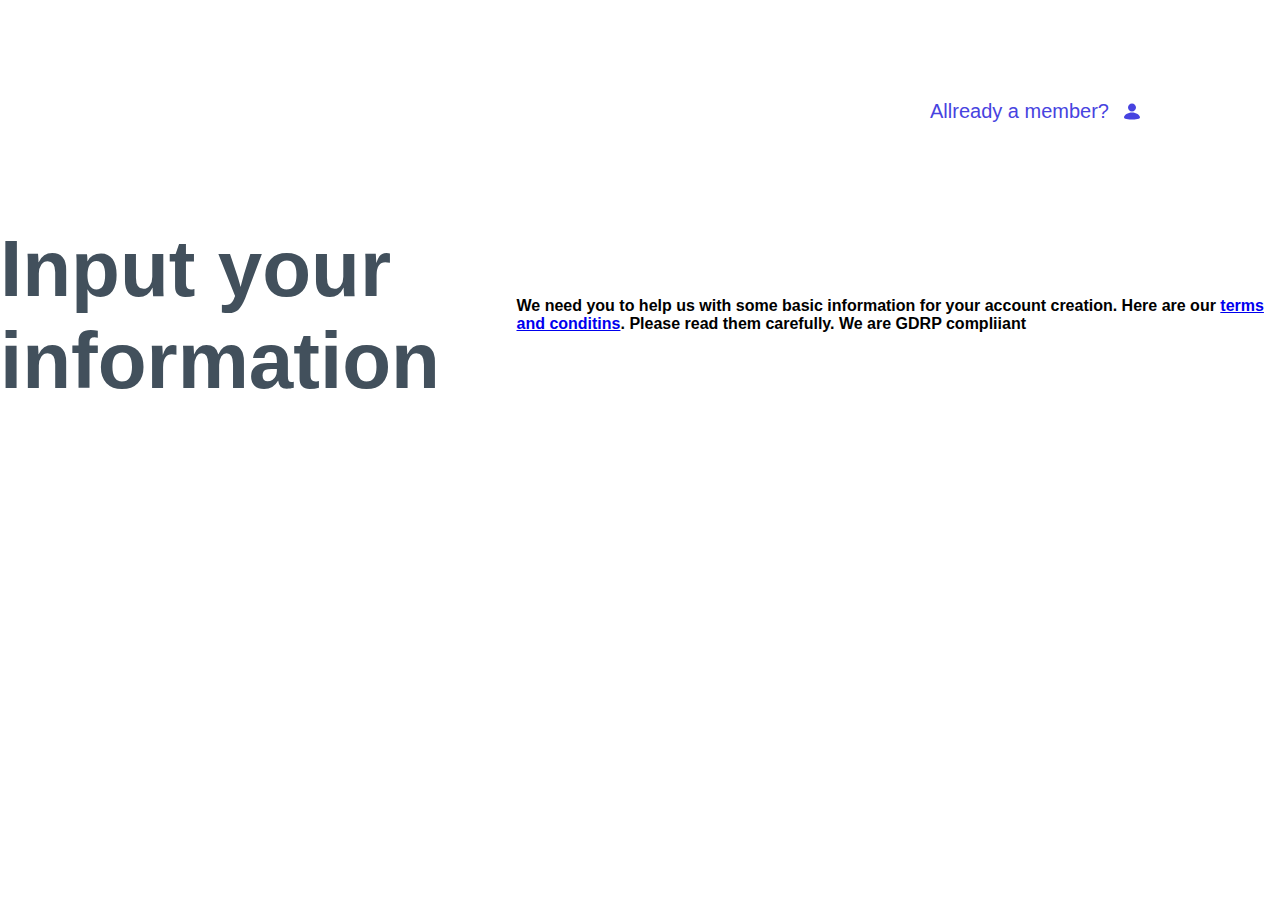
==== Index.html @ b771ded1 "adicionado e estilizado a logo e uma section de text" ====
<!DOCTYPE html>
<html>
<head>
    <meta charset="UTF-8">
    <meta http-equiv="X-UA-Compatible" content="IE=edge">
    <meta name="viewport" content="width=device-width, initial-scale=1.0">
    <title>Registration flow</title>
    <link rel="stylesheet" href="./style.css">
</head>
<body>
    <section class="section-logo">
        <h4>Allready a member?</h4>
        <img src="./Imagens/logo.svg">
    </section>
    <section class="section-two">
        <h1>Input your information</h1>
        <h4>We need you to help us with some basic information for your account creation. Here are our <a href="site">terms and conditins</a>. Please read them carefully. We are GDRP compliiant</h4>
    </section>

    
</body>
</html>
---- style.css ----
*{
    padding: 0;
    margin: 0 ;
    box-sizing: border-box;
}

body{
    font-family: Arial, Helvetica, sans-serif;

}

.section-logo{
    display: flex;
    justify-content: end;
    margin:100px 140px 100px 0;
    gap: 15px;
}

.section-logo h4{
    font-size: 20px;
    font-weight: 200;
    color: #4743E0;
}

.section-two{
    display: flex;
    justify-content: center;
    align-items: center;
}

.section-two h1{
    font-size: 80px;
    color: #42505C;
}
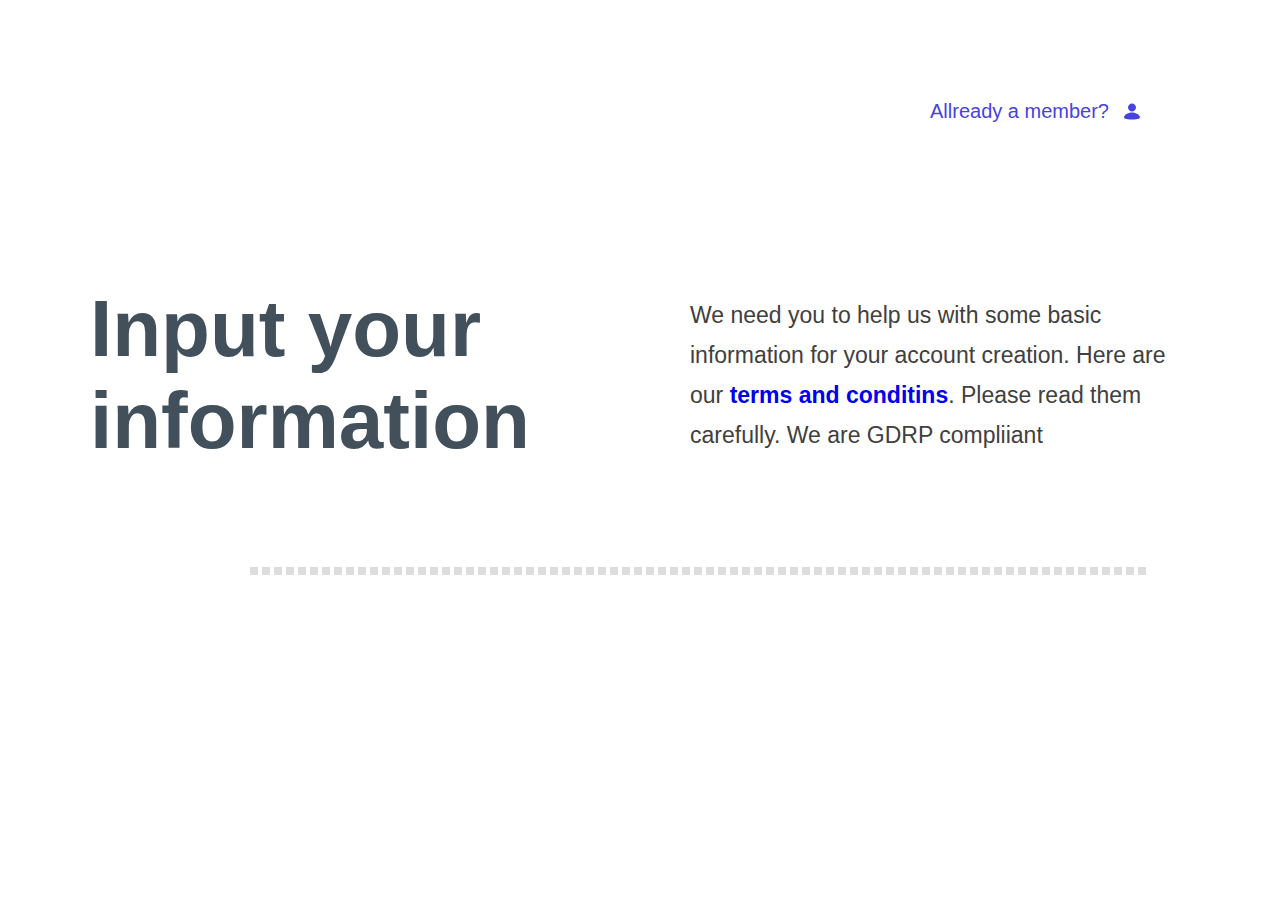
==== commit da6de71c: "adicionado e estilizado mais a logo e duas section" ====
--- a/Index.html
+++ b/Index.html
@@ -16,6 +16,7 @@
         <h1>Input your information</h1>
         <h4>We need you to help us with some basic information for your account creation. Here are our <a href="site">terms and conditins</a>. Please read them carefully. We are GDRP compliiant</h4>
     </section>
+    <section class="divider"></section>
 
     
 </body>
--- a/style.css
+++ b/style.css
@@ -12,14 +12,15 @@
 .section-logo{
     display: flex;
     justify-content: end;
-    margin:100px 140px 100px 0;
+    margin:100px 140px 160px 0;
     gap: 15px;
 }
 
 .section-logo h4{
     font-size: 20px;
-    font-weight: 200;
+    font-weight: 100;
     color: #4743E0;
+    text-decoration: none;
 }
 
 .section-two{
@@ -30,5 +31,29 @@
 
 .section-two h1{
     font-size: 80px;
+    width: 600px;
     color: #42505C;
+}
+
+.section-two h4{
+    font-size: 23px;
+    font-weight: 500;
+    width: 500px;
+    color: #404040;
+    line-height: 40px;
+}
+
+.section-two h4 a{
+    text-decoration: none;
+    font-weight: 600;
+}
+
+.divider{
+    display: flex;
+    justify-content: center;
+    align-items: center;
+    border: 4px dashed #DDDDDD;
+    width: 70%;
+    margin: 100px 0 0 250px;
+    
 }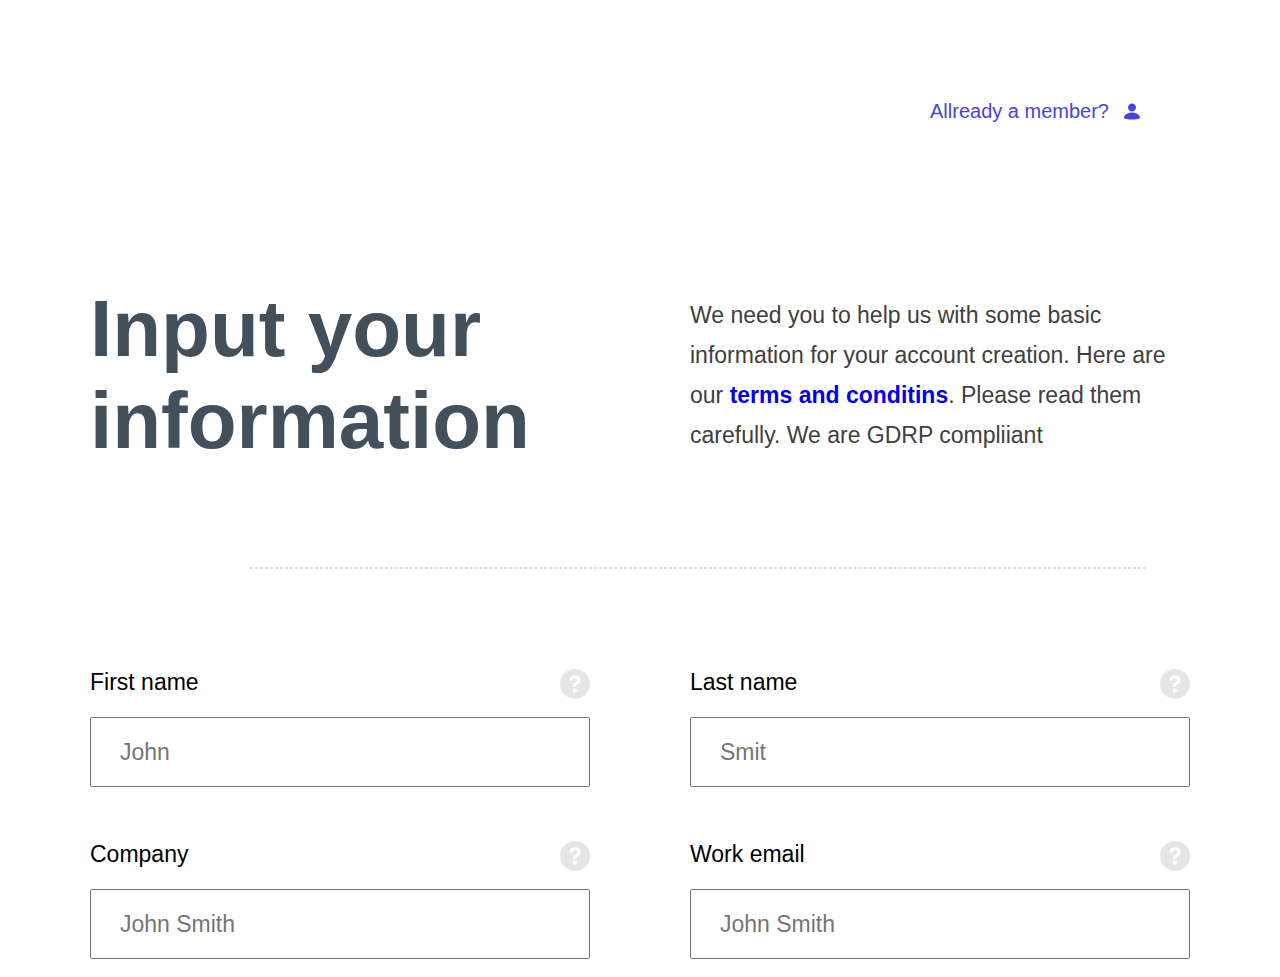
==== commit 8ba68530: "adicionado e estilizado o formulário" ====
--- a/Index.html
+++ b/Index.html
@@ -8,6 +8,7 @@
     <link rel="stylesheet" href="./style.css">
 </head>
 <body>
+    <section class="section-completa">
     <section class="section-logo">
         <h4>Allready a member?</h4>
         <img src="./Imagens/logo.svg">
@@ -16,7 +17,30 @@
         <h1>Input your information</h1>
         <h4>We need you to help us with some basic information for your account creation. Here are our <a href="site">terms and conditins</a>. Please read them carefully. We are GDRP compliiant</h4>
     </section>
+    
     <section class="divider"></section>
+    
+    <form class="formulario">
+        <div class="formulario-one">
+            <label for="inputName">First name <img src="./Imagens/ícon da Label.svg"></label><br>
+            <input type="text" id="inputName" placeholder="John"><br><br><br><br>
+        
+            <label for="inputName">Company <img src="./Imagens/ícon da Label.svg"></label><br>
+            <input type="text" id="inputName" placeholder="John Smith"><br><br>
+        </div>
+
+        <div class="formulario-two">
+            <label for="inputName">Last name <img src="./Imagens/ícon da Label.svg"></label><br>
+            <input type="text" id="inputName" placeholder="Smit"><br><br><br><br>
+        
+            <label for="inputEmail">Work email <img src="./Imagens/ícon da Label.svg"></label><br>
+            <input type="email" id="inputEmail" placeholder="John Smith"><br><br>
+        </div>
+            
+    
+    </form>
+
+    </section>
 
     
 </body>
--- a/style.css
+++ b/style.css
@@ -52,8 +52,36 @@
     display: flex;
     justify-content: center;
     align-items: center;
-    border: 4px dashed #DDDDDD;
+    border: 1px dashed #DDDDDD;
     width: 70%;
-    margin: 100px 0 0 250px;
+    height: 70%; 
+    margin: 100px 0 100px 250px;
     
-}+}
+
+.formulario{
+    display: flex;
+    justify-content: center;
+    align-items: center;
+    gap: 100px;
+}
+
+.formulario label{
+    display: flex;
+    justify-content: space-between;
+    font-size: 23px;
+}
+
+.formulario img{
+    width: 30px;
+}
+
+.formulario input{
+    height: 70px;
+    width: 500px;
+    font-size: 23px;
+    padding-left: 28px;
+}
+
+
+
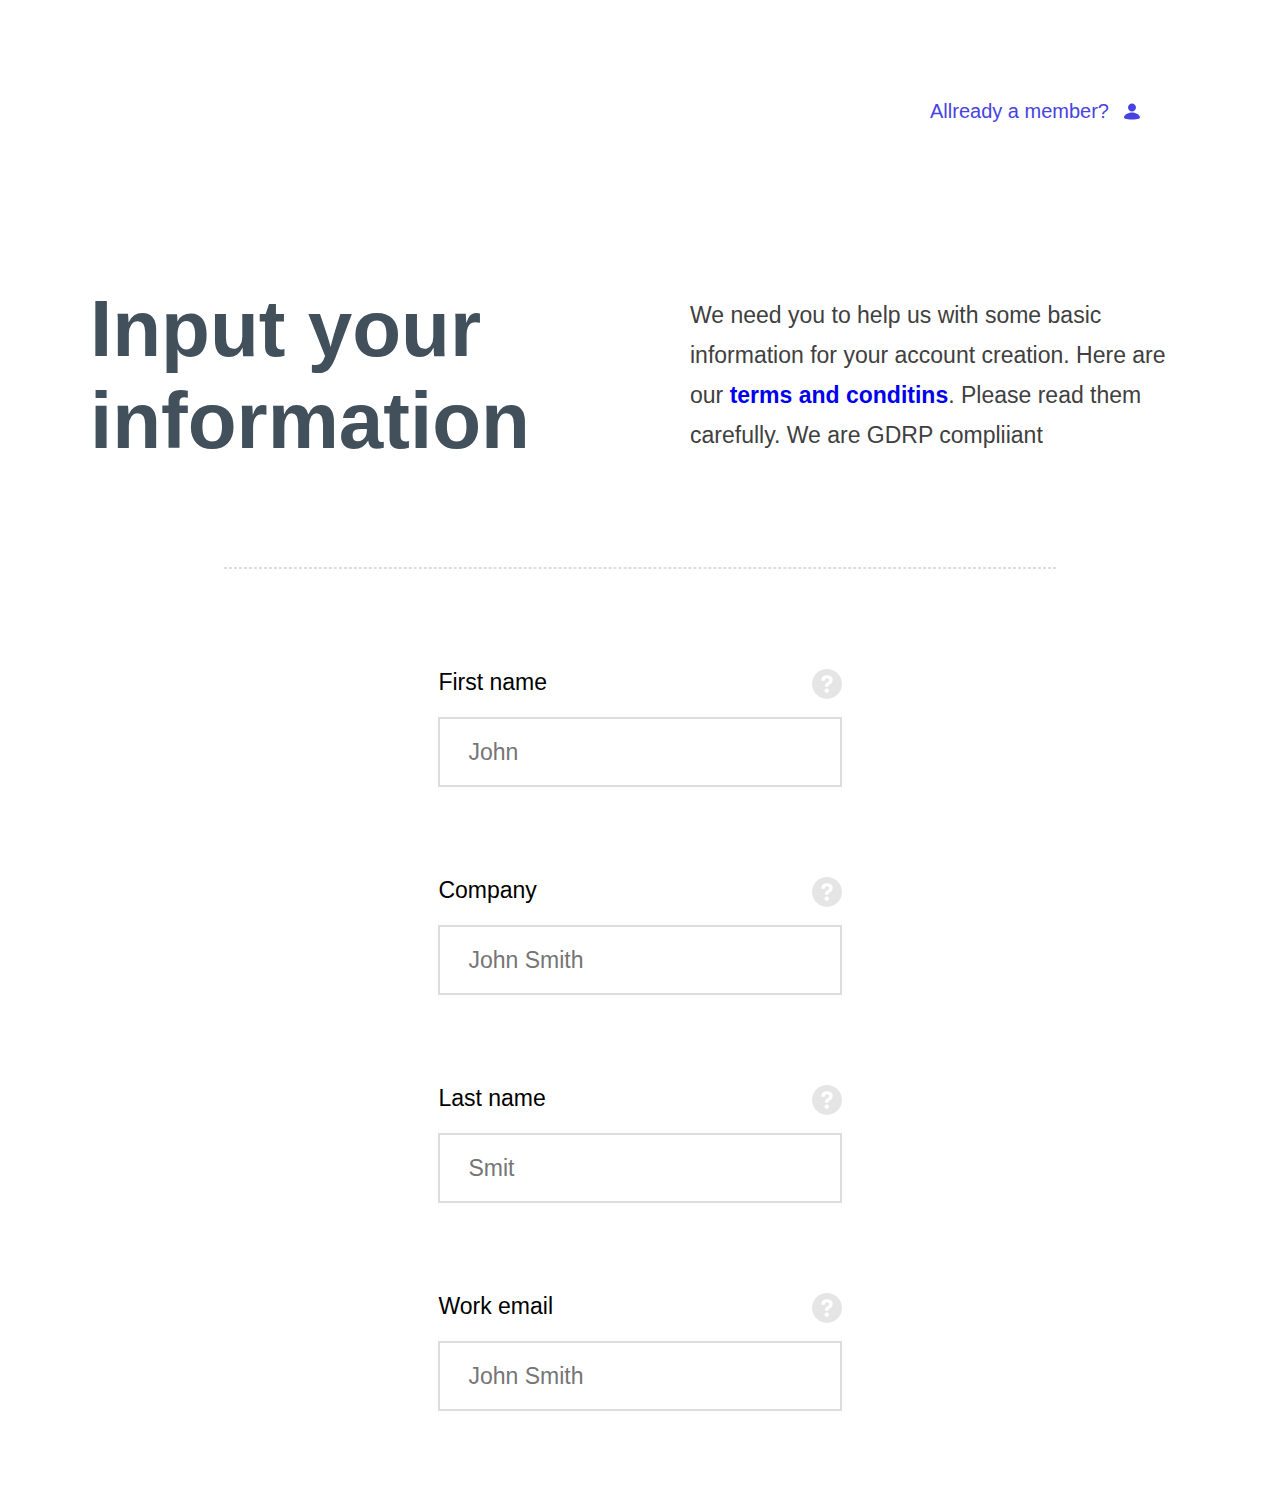
==== commit 89c90ef7: "adicionando e acrescentando os input's" ====
--- a/Index.html
+++ b/Index.html
@@ -21,23 +21,26 @@
     <section class="divider"></section>
     
     <form class="formulario">
-        <div class="formulario-one">
+        <div class="card-input">
             <label for="inputName">First name <img src="./Imagens/ícon da Label.svg"></label><br>
-            <input type="text" id="inputName" placeholder="John"><br><br><br><br>
-        
+            <input type="text" id="inputName" placeholder="John">
+        </div>
+        <div class="card-input">
             <label for="inputName">Company <img src="./Imagens/ícon da Label.svg"></label><br>
-            <input type="text" id="inputName" placeholder="John Smith"><br><br>
+            <input type="text" id="inputName" placeholder="John Smith">
+        </div>
+        <div class="card-input">
+            <label for="inputName">Last name <img src="./Imagens/ícon da Label.svg"></label><br>
+            <input type="text" id="inputName" placeholder="Smit">
+        </div>
+        <div class="card-input">
+            <label for="inputEmail">Work email <img src="./Imagens/ícon da Label.svg"></label><br>
+            <input type="email" id="inputEmail" placeholder="John Smith">  
+        </div>
+        <div class="card-input">
+            <label for="inputName"> </label>
         </div>
 
-        <div class="formulario-two">
-            <label for="inputName">Last name <img src="./Imagens/ícon da Label.svg"></label><br>
-            <input type="text" id="inputName" placeholder="Smit"><br><br><br><br>
-        
-            <label for="inputEmail">Work email <img src="./Imagens/ícon da Label.svg"></label><br>
-            <input type="email" id="inputEmail" placeholder="John Smith"><br><br>
-        </div>
-            
-    
     </form>
 
     </section>
--- a/style.css
+++ b/style.css
@@ -6,7 +6,8 @@
 
 body{
     font-family: Arial, Helvetica, sans-serif;
-
+    display: flex;
+    flex-direction: column;
 }
 
 .section-logo{
@@ -53,9 +54,9 @@
     justify-content: center;
     align-items: center;
     border: 1px dashed #DDDDDD;
-    width: 70%;
+    width: 65%;
     height: 70%; 
-    margin: 100px 0 100px 250px;
+    margin: 100px auto;
     
 }
 
@@ -63,7 +64,10 @@
     display: flex;
     justify-content: center;
     align-items: center;
-    gap: 100px;
+    flex-wrap: wrap;
+    gap: 90px;
+    width: 70%;
+    margin: auto;
 }
 
 .formulario label{
@@ -78,10 +82,17 @@
 
 .formulario input{
     height: 70px;
-    width: 500px;
+    width:100%;
     font-size: 23px;
     padding-left: 28px;
+    border:2px solid #DDDDDD;
 }
 
+.card-input{
+    width: 45%;
+}
 
-
+.input-name{
+    display: flex;
+    justify-content: space-between;
+}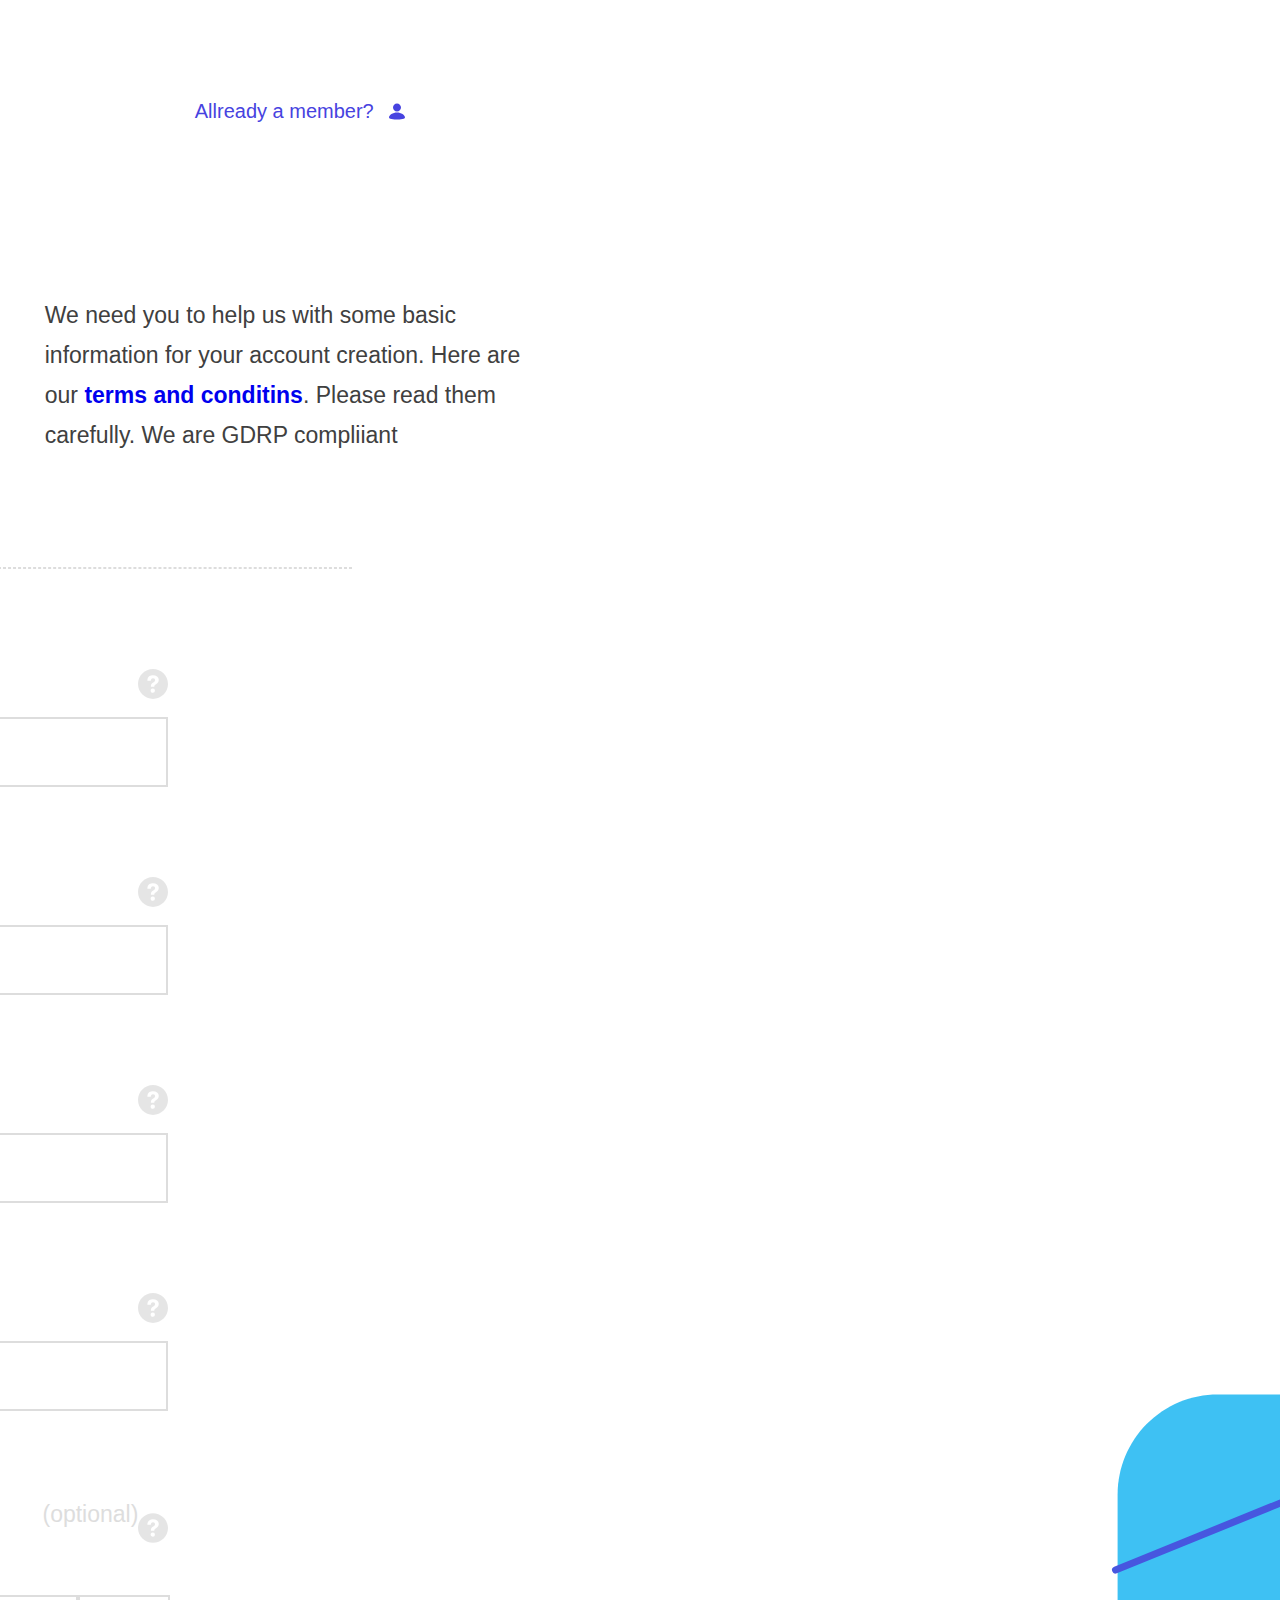
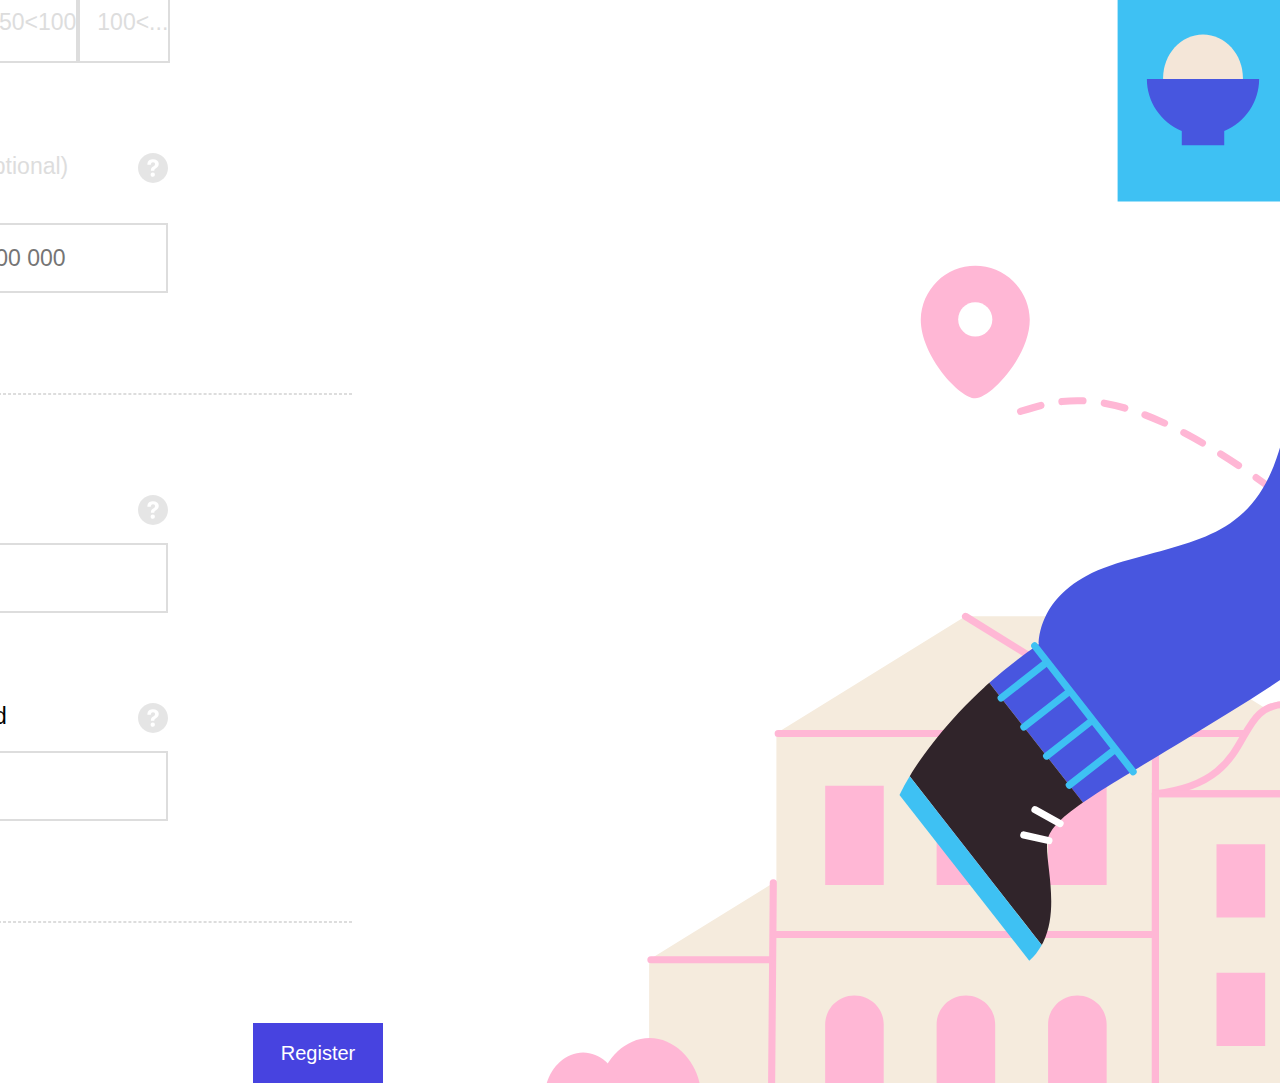
==== commit 58af158e: "Concluindo o projeto" ====
--- a/Index.html
+++ b/Index.html
@@ -8,6 +8,8 @@
     <link rel="stylesheet" href="./style.css">
 </head>
 <body>
+    
+    <section class="page">
     <section class="section-completa">
     <section class="section-logo">
         <h4>Allready a member?</h4>
@@ -38,13 +40,61 @@
             <input type="email" id="inputEmail" placeholder="John Smith">  
         </div>
         <div class="card-input">
-            <label for="inputName"> </label>
+            <div class="input-name">
+                <label for="inputName">Number of employees<span>(optional)</span></label>
+                <img src="./Imagens/ícon da Label.svg">
+            </div>
+            <div class="input-options">
+                <h4>0<20</h4>
+                <h4>20<50</h4>
+                <h4>50<100</h4>
+                <h4>100<...</h4>
+            </div>
+       </div>
+       <div class="card-input">
+            <div class="input-name">
+               <label for="inputphone">Phone number<span>(optional)</span></label>
+               <img src="./Imagens/ícon da Label.svg">
+            </div>
+            <div class="input-contact">
+                <div class="input-DDD">
+                    <input type="number" placeholder="+000">
+                </div>
+                <div class="input-number">
+                    <input type="tel" placeholder="00 000 000">
+                </div>
+           </div>
+       </div>
         </div>
-
     </form>
-
     </section>
 
-    
+    <section class="divider"></section>
+
+    <section>
+        <form class="formulario">
+            <div class="card-input">
+                <label for="password">Password<img src="./Imagens/ícon da Label.svg"></label><br>
+                <input type="password" id="password">
+            </div>
+            <div class="card-input">
+                <label for="password">Confirm password<img src="./Imagens/ícon da Label.svg"></label><br>
+                <input type="password" id="password">
+            </div>
+        </form>
+    </section>
+
+    <section class="divider"></section>
+
+    <section>
+        <form class="formulario-end">
+            <label for="checkbox"><input type="checkbox"> I agree with <a href="#">terms and conditins.</a></label>
+            <button>Register <a href=""></a></button>
+        </form>    
+    </section>
+    </section>
+    <div class="image">
+        <img src="./Imagens/image-page.svg">
+    </div>
 </body>
 </html>--- a/style.css
+++ b/style.css
@@ -7,7 +7,13 @@
 body{
     font-family: Arial, Helvetica, sans-serif;
     display: flex;
+    justify-content: center;
+    align-items:flex-end;
+}
+
+.page{
     flex-direction: column;
+
 }
 
 .section-logo{
@@ -95,4 +101,72 @@
 .input-name{
     display: flex;
     justify-content: space-between;
-}+    margin-bottom: 40px;
+}
+
+.input-label{
+    display: flex;
+    justify-content: space-between;
+    flex-direction: column;
+}
+
+span{
+    color: #DDDDDD;
+}
+
+.input-options{
+    display: flex;
+    justify-content: space-between;
+    margin-top: 10px;
+}
+
+.input-options h4{
+    border: 2px solid #DDDDDD;
+    width: 110px;
+    height: 68px;
+    padding-left: 17px;
+    padding-top: 12px;
+    color: #DDDDDD;
+    font-size: 23px;
+    font-weight: 500;
+}
+
+.input-DDD{
+    width: 200px;
+}
+
+.input-number{
+    width: 500px;
+}
+
+.input-contact{
+    display: flex;
+}
+
+.formulario-end{
+    display: flex;
+    justify-content: space-around;
+    align-items: center;
+    font-size: 20px;
+}
+
+.formulario-end a{
+    text-decoration: none;
+    font-weight: 700;
+}
+
+
+
+.formulario-end button{
+    font-size: 20px;
+    width: 130px;
+    height: 60px;
+    background-color: #4743E0;
+    border: none;
+    color:#FFFFFF;
+}
+
+.image{
+    display: flex;
+    height:1500px;
+}
